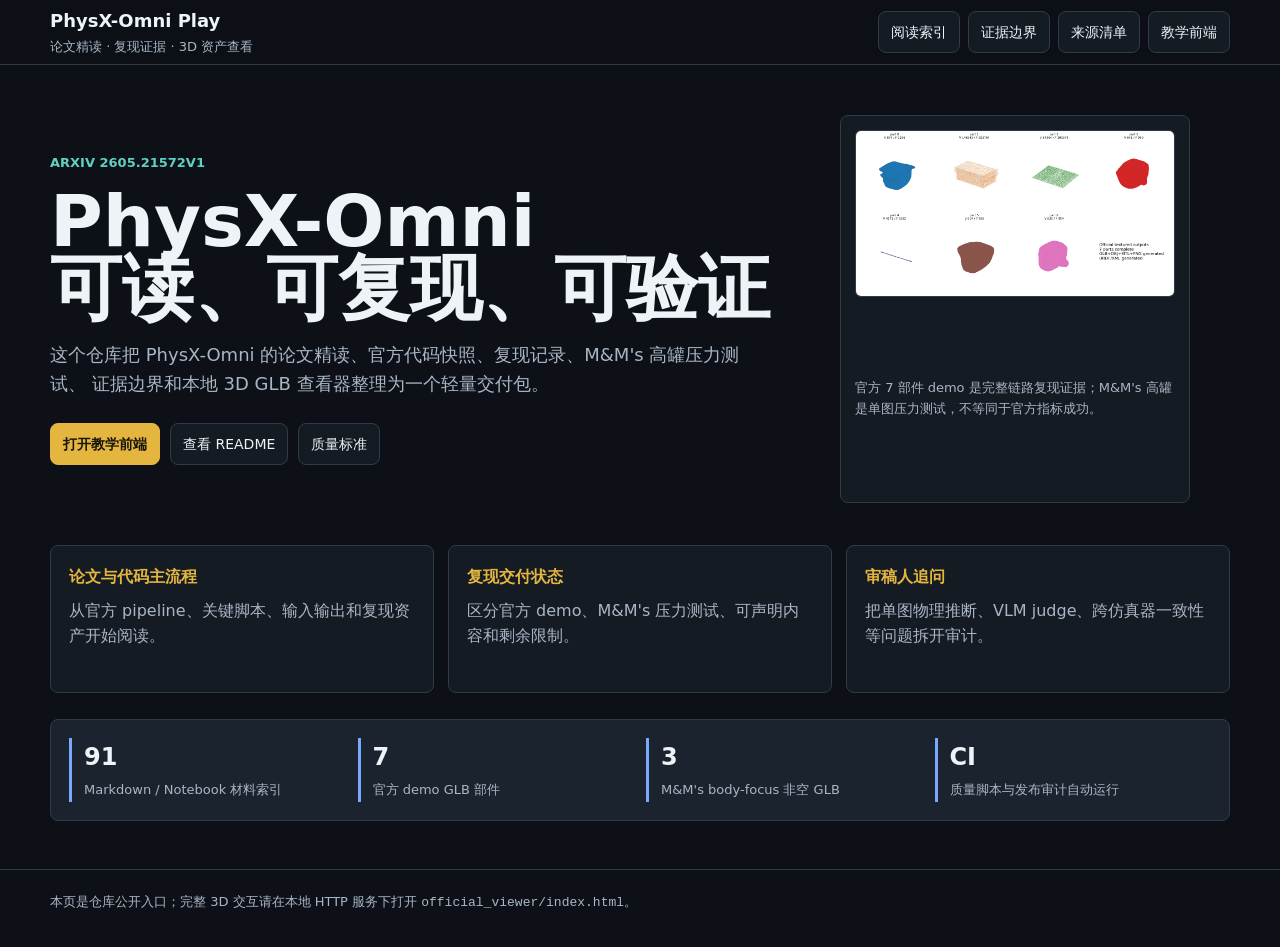
==== index.html @ f81951c4 "Add public entry and publish audit" ====
<!doctype html>
<html lang="zh-CN">
  <head>
    <meta charset="utf-8" />
    <meta name="viewport" content="width=device-width, initial-scale=1" />
    <title>PhysX-Omni Play</title>
    <meta
      name="description"
      content="PhysX-Omni 2605.21572v1 论文精读、复现证据、代码导读和 3D 资产查看入口。"
    />
    <style>
      :root {
        color-scheme: dark;
        --bg: #0d1117;
        --panel: #151b23;
        --panel-2: #1b232e;
        --text: #eef3f8;
        --muted: #a9b6c6;
        --line: #303b49;
        --gold: #e4b640;
        --cyan: #5fd0c4;
        --blue: #79a8ff;
      }

      * {
        box-sizing: border-box;
      }

      body {
        margin: 0;
        min-height: 100vh;
        background: var(--bg);
        color: var(--text);
        font-family:
          Inter, ui-sans-serif, system-ui, -apple-system, BlinkMacSystemFont, "Segoe UI",
          "Microsoft YaHei", sans-serif;
        line-height: 1.6;
      }

      a {
        color: inherit;
        text-decoration: none;
      }

      .shell {
        width: min(1180px, calc(100% - 32px));
        margin: 0 auto;
      }

      header {
        border-bottom: 1px solid var(--line);
        background: rgba(13, 17, 23, 0.92);
        position: sticky;
        top: 0;
        z-index: 2;
      }

      .nav {
        min-height: 64px;
        display: flex;
        align-items: center;
        justify-content: space-between;
        gap: 16px;
      }

      .brand {
        display: flex;
        flex-direction: column;
        gap: 1px;
      }

      .brand strong {
        font-size: 18px;
      }

      .brand span {
        color: var(--muted);
        font-size: 13px;
      }

      .nav-links {
        display: flex;
        flex-wrap: wrap;
        gap: 8px;
      }

      .nav-links a,
      .button {
        border: 1px solid var(--line);
        background: var(--panel);
        border-radius: 8px;
        padding: 9px 12px;
        font-size: 14px;
      }

      main {
        padding: 34px 0 48px;
      }

      .hero {
        display: grid;
        grid-template-columns: minmax(0, 1fr) minmax(300px, 430px);
        gap: 28px;
        align-items: stretch;
      }

      .hero-copy {
        display: flex;
        flex-direction: column;
        justify-content: center;
        min-height: 420px;
      }

      .eyebrow {
        color: var(--cyan);
        font-size: 13px;
        font-weight: 700;
        letter-spacing: 0;
        text-transform: uppercase;
      }

      h1 {
        font-size: clamp(36px, 6vw, 72px);
        line-height: 0.94;
        margin: 14px 0 18px;
        letter-spacing: 0;
      }

      .lead {
        max-width: 720px;
        color: var(--muted);
        font-size: 18px;
        margin: 0 0 24px;
      }

      .actions {
        display: flex;
        flex-wrap: wrap;
        gap: 10px;
      }

      .button.primary {
        background: var(--gold);
        color: #17140a;
        border-color: var(--gold);
        font-weight: 800;
      }

      .visual {
        border: 1px solid var(--line);
        background: var(--panel);
        border-radius: 8px;
        padding: 14px;
        display: grid;
        gap: 12px;
      }

      .visual img {
        width: 100%;
        border-radius: 6px;
        border: 1px solid var(--line);
        background: #05070a;
        object-fit: cover;
      }

      .visual figcaption {
        color: var(--muted);
        font-size: 13px;
      }

      .grid {
        display: grid;
        grid-template-columns: repeat(3, minmax(0, 1fr));
        gap: 14px;
        margin-top: 26px;
      }

      .tile {
        border: 1px solid var(--line);
        background: var(--panel);
        border-radius: 8px;
        padding: 18px;
        min-height: 148px;
      }

      .tile b {
        color: var(--gold);
        display: block;
        margin-bottom: 8px;
      }

      .tile p {
        color: var(--muted);
        margin: 0;
      }

      .status {
        margin-top: 26px;
        border: 1px solid var(--line);
        background: var(--panel-2);
        border-radius: 8px;
        padding: 18px;
        display: grid;
        grid-template-columns: repeat(4, minmax(0, 1fr));
        gap: 12px;
      }

      .metric {
        border-left: 3px solid var(--blue);
        padding-left: 12px;
      }

      .metric strong {
        display: block;
        font-size: 24px;
      }

      .metric span {
        color: var(--muted);
        font-size: 13px;
      }

      footer {
        border-top: 1px solid var(--line);
        color: var(--muted);
        padding: 22px 0 34px;
        font-size: 13px;
      }

      @media (max-width: 860px) {
        .hero,
        .grid,
        .status {
          grid-template-columns: 1fr;
        }

        .hero-copy {
          min-height: auto;
        }

        .nav {
          align-items: flex-start;
          flex-direction: column;
          padding: 14px 0;
        }
      }
    </style>
  </head>
  <body>
    <header>
      <nav class="shell nav" aria-label="主导航">
        <a class="brand" href="./index.html">
          <strong>PhysX-Omni Play</strong>
          <span>论文精读 · 复现证据 · 3D 资产查看</span>
        </a>
        <div class="nav-links">
          <a href="./LEARNING_INDEX.md">阅读索引</a>
          <a href="./REMOTE_EVIDENCE_MANIFEST.md">证据边界</a>
          <a href="./SOURCE_MANIFEST.json">来源清单</a>
          <a href="./official_viewer/index.html">教学前端</a>
        </div>
      </nav>
    </header>

    <main class="shell">
      <section class="hero">
        <div class="hero-copy">
          <div class="eyebrow">arXiv 2605.21572v1</div>
          <h1>PhysX-Omni<br />可读、可复现、可验证</h1>
          <p class="lead">
            这个仓库把 PhysX-Omni 的论文精读、官方代码快照、复现记录、M&M's 高罐压力测试、
            证据边界和本地 3D GLB 查看器整理为一个轻量交付包。
          </p>
          <div class="actions">
            <a class="button primary" href="./official_viewer/index.html">打开教学前端</a>
            <a class="button" href="./README.md">查看 README</a>
            <a class="button" href="./PROJECT_QUALITY_STANDARD.md">质量标准</a>
          </div>
        </div>
        <figure class="visual">
          <img
            src="./official_viewer/assets/evidence/official_7part_mesh_preview.png"
            alt="官方 7 部件 demo 的本地复现预览"
          />
          <figcaption>
            官方 7 部件 demo 是完整链路复现证据；M&M's 高罐是单图压力测试，不等同于官方指标成功。
          </figcaption>
        </figure>
      </section>

      <section class="grid" aria-label="核心入口">
        <a class="tile" href="./learning_materials/paper_reading/physx_omni_paper_code_assets_deep_reading_step1.md">
          <b>论文与代码主流程</b>
          <p>从官方 pipeline、关键脚本、输入输出和复现资产开始阅读。</p>
        </a>
        <a class="tile" href="./learning_materials/reproduction/physx_omni_current_delivery_report.md">
          <b>复现交付状态</b>
          <p>区分官方 demo、M&M's 压力测试、可声明内容和剩余限制。</p>
        </a>
        <a class="tile" href="./learning_materials/physx_omni_step9_reviewer/00_reviewer_soul_questions.md">
          <b>审稿人追问</b>
          <p>把单图物理推断、VLM judge、跨仿真器一致性等问题拆开审计。</p>
        </a>
      </section>

      <section class="status" aria-label="当前质量状态">
        <div class="metric">
          <strong>91</strong>
          <span>Markdown / Notebook 材料索引</span>
        </div>
        <div class="metric">
          <strong>7</strong>
          <span>官方 demo GLB 部件</span>
        </div>
        <div class="metric">
          <strong>3</strong>
          <span>M&M's body-focus 非空 GLB</span>
        </div>
        <div class="metric">
          <strong>CI</strong>
          <span>质量脚本与发布审计自动运行</span>
        </div>
      </section>
    </main>

    <footer>
      <div class="shell">
        本页是仓库公开入口；完整 3D 交互请在本地 HTTP 服务下打开
        <code>official_viewer/index.html</code>。
      </div>
    </footer>
  </body>
</html>
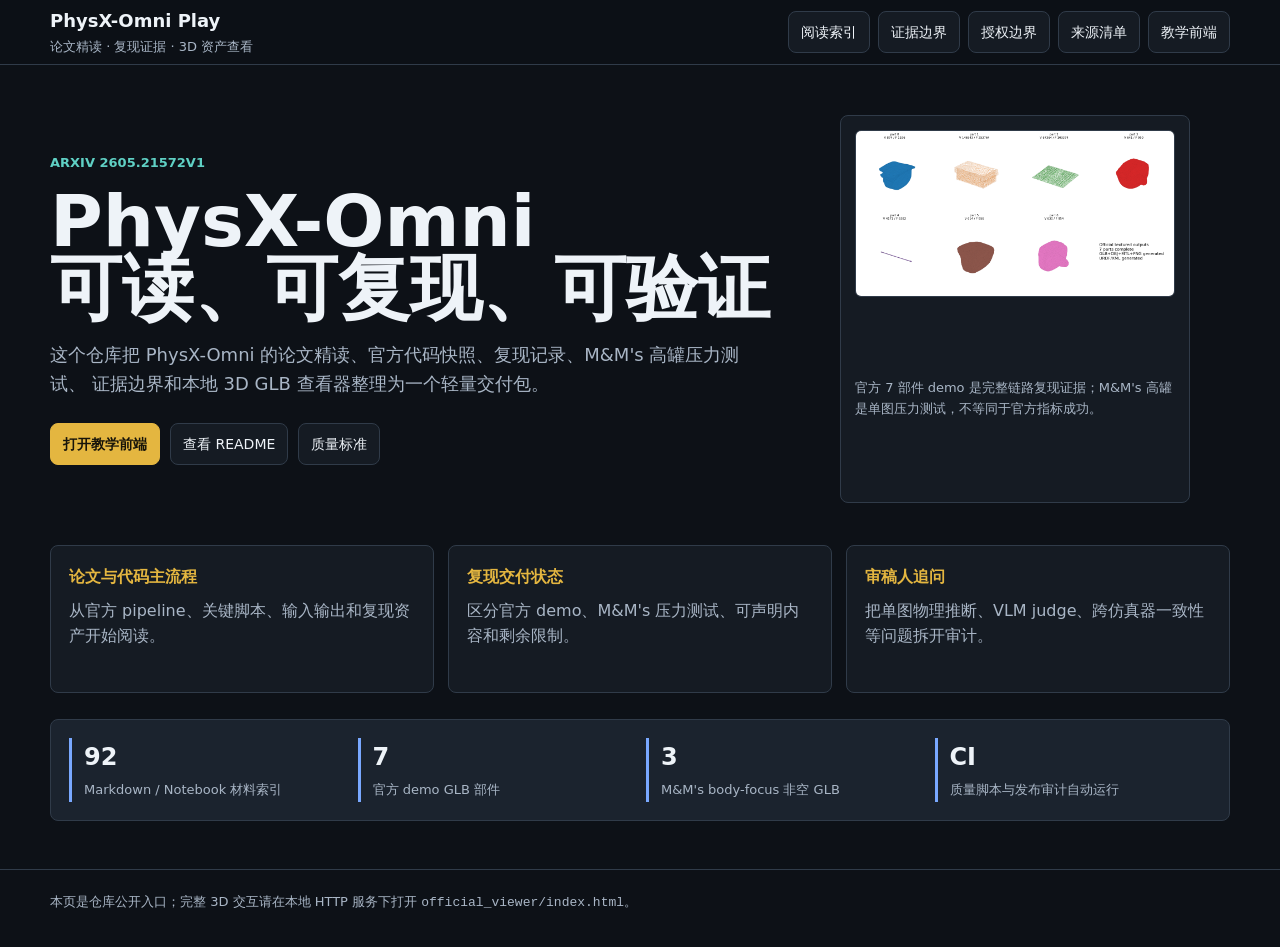
==== commit c6ca5e72: "Improve publication portability and notices" ====
--- a/index.html
+++ b/index.html
@@ -256,6 +256,7 @@
         <div class="nav-links">
           <a href="./LEARNING_INDEX.md">阅读索引</a>
           <a href="./REMOTE_EVIDENCE_MANIFEST.md">证据边界</a>
+          <a href="./THIRD_PARTY_NOTICES.md">授权边界</a>
           <a href="./SOURCE_MANIFEST.json">来源清单</a>
           <a href="./official_viewer/index.html">教学前端</a>
         </div>
@@ -305,7 +306,7 @@
 
       <section class="status" aria-label="当前质量状态">
         <div class="metric">
-          <strong>91</strong>
+          <strong>92</strong>
           <span>Markdown / Notebook 材料索引</span>
         </div>
         <div class="metric">
